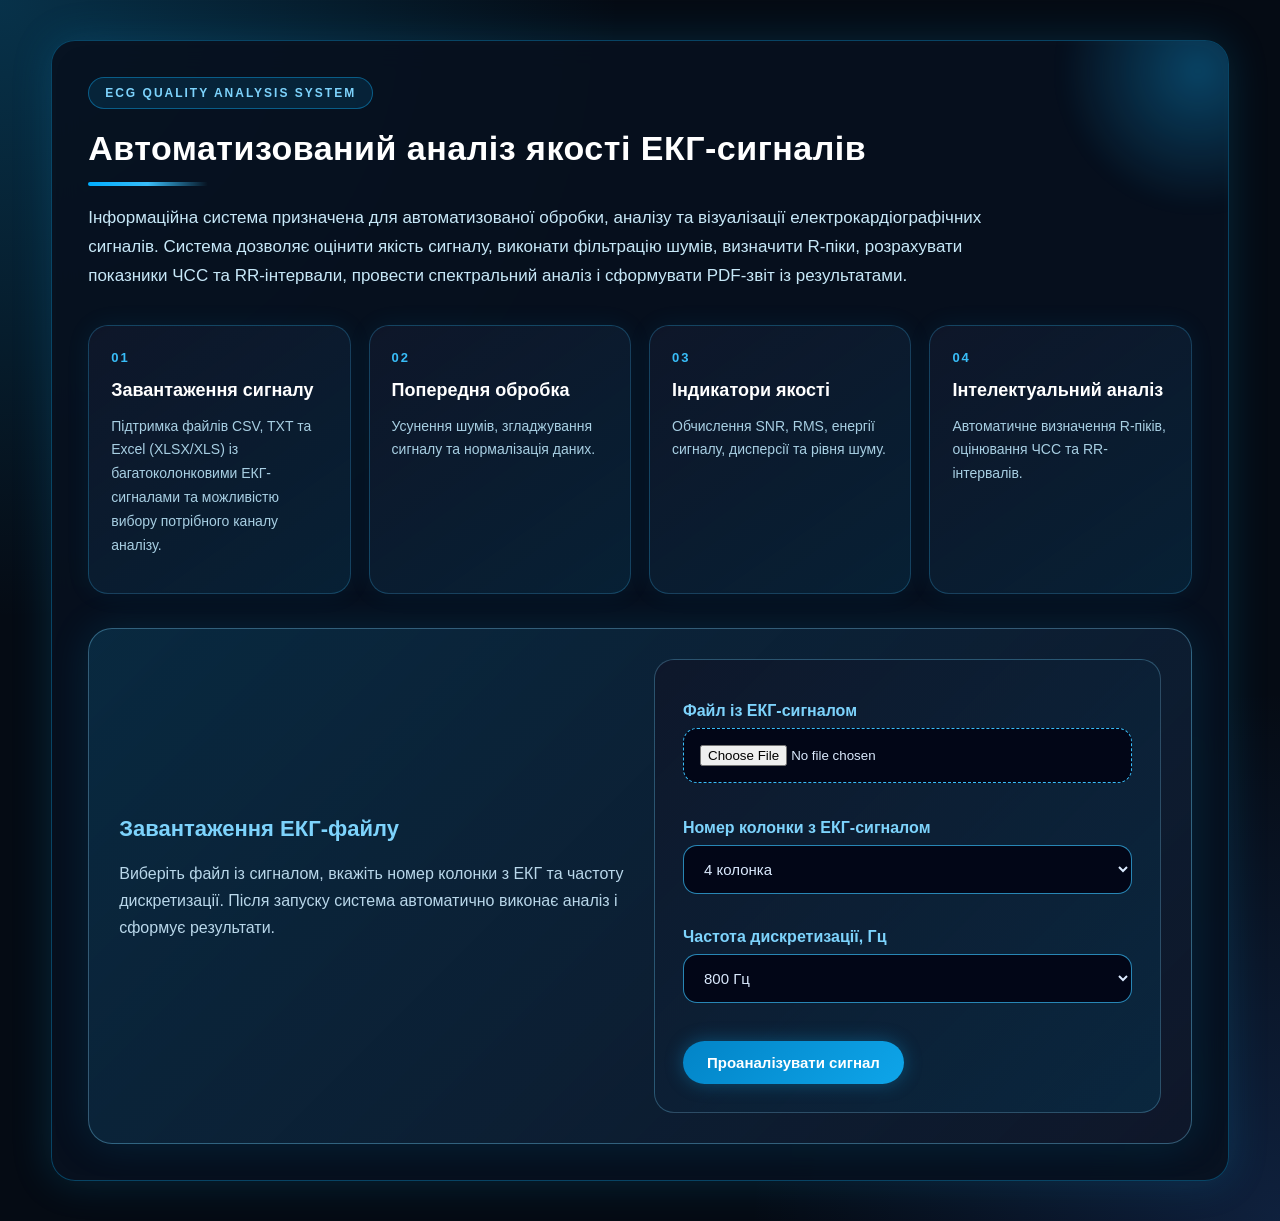
==== templates/index.html @ 1ee5b674 "Initial commit" ====
<!DOCTYPE html>
<html lang="uk">
<head>
    <meta charset="UTF-8">
    <title>ECG Quality System</title>
    <link rel="stylesheet" href="/static/style.css">
</head>
<body>

<div class="container hero">

    <div class="hero-badge">
        ECG QUALITY ANALYSIS SYSTEM
    </div>

    <h1>
        Автоматизований аналіз якості ЕКГ-сигналів
    </h1>

    <p class="hero-text">
        Інформаційна система призначена для автоматизованої обробки,
        аналізу та візуалізації електрокардіографічних сигналів.
        Система дозволяє оцінити якість сигналу, виконати
        фільтрацію шумів, визначити R-піки, розрахувати
        показники ЧСС та RR-інтервали, провести спектральний
        аналіз і сформувати PDF-звіт із результатами.
    </p>

    <div class="feature-grid">

        <div class="feature-card">
            <span>01</span>
            <h3>Завантаження сигналу</h3>
            <p>
    Підтримка файлів CSV, TXT та Excel (XLSX/XLS)
    із багатоколонковими ЕКГ-сигналами та можливістю
    вибору потрібного каналу аналізу.
</p>
        </div>

        <div class="feature-card">
            <span>02</span>
            <h3>Попередня обробка</h3>
            <p>
                Усунення шумів, згладжування сигналу та
                нормалізація даних.
            </p>
        </div>

        <div class="feature-card">
            <span>03</span>
            <h3>Індикатори якості</h3>
            <p>
                Обчислення SNR, RMS, енергії сигналу,
                дисперсії та рівня шуму.
            </p>
        </div>

        <div class="feature-card">
            <span>04</span>
            <h3>Інтелектуальний аналіз</h3>
            <p>
                Автоматичне визначення R-піків,
                оцінювання ЧСС та RR-інтервалів.
            </p>
        </div>

    </div>

    <div class="upload-panel">

        <div>
            <h2>Завантаження ЕКГ-файлу</h2>

            <p>
                Виберіть файл із сигналом, вкажіть номер колонки з ЕКГ
                та частоту дискретизації. Після запуску система автоматично
                виконає аналіз і сформує результати.
            </p>
        </div>

        <form action="/analyze" method="post" enctype="multipart/form-data">

            <label class="input-label">
                Файл із ЕКГ-сигналом
            </label>

            <input
                type="file"
                name="file"
                accept=".csv,.txt,.xlsx,.xls"
                required
            >

            <label class="input-label">
                Номер колонки з ЕКГ-сигналом
            </label>

            <select name="ecg_column" required>
                <option value="0">1 колонка</option>
                <option value="1">2 колонка</option>
                <option value="2">3 колонка</option>
                <option value="3" selected>4 колонка</option>
            </select>

            <label class="input-label">
                Частота дискретизації, Гц
            </label>

            <select name="sampling_rate" required>

    <option value="125">125 Гц</option>
    <option value="250">250 Гц</option>
    <option value="360">360 Гц</option>
    <option value="500">500 Гц</option>
    <option value="800" selected>800 Гц</option>
    <option value="1000">1000 Гц</option>
    <option value="2000">2000 Гц</option>

</select>

            <button type="submit" onclick="showLoader()">
                Проаналізувати сигнал
            </button>

        </form>

    </div>

</div>

<div id="loader" class="loader-overlay">
    <div class="loader-box">
        <div class="spinner"></div>
        <h2>Виконується аналіз сигналу...</h2>
        <p>Система обробляє ЕКГ, визначає метрики якості та готує результати.</p>
    </div>
</div>

<script>
    function showLoader() {
        const fileInput = document.querySelector('input[type="file"]');

        if (fileInput.files.length > 0) {
            document.getElementById("loader").style.display = "flex";
        }
    }
</script>

</body>
</html>
---- static/style.css ----
* {
    box-sizing: border-box;
}

body {
    margin: 0;
    font-family: "Segoe UI", Arial, sans-serif;
    background:
        radial-gradient(circle at top left, rgba(14, 165, 233, 0.25), transparent 35%),
        radial-gradient(circle at bottom right, rgba(59, 130, 246, 0.18), transparent 30%),
        #050b14;
    color: #e5f4ff;
    min-height: 100vh;
}

.container {
    width: 92%;
    max-width: 1200px;
    margin: 40px auto;
    background: rgba(7, 17, 31, 0.92);
    border: 1px solid rgba(14, 165, 233, 0.35);
    border-radius: 24px;
    padding: 36px;
    box-shadow:
        0 0 40px rgba(14, 165, 233, 0.18),
        inset 0 0 30px rgba(255, 255, 255, 0.02);
    backdrop-filter: blur(14px);
}

h1 {
    font-size: 34px;
    margin: 0 0 18px;
    color: #ffffff;
    letter-spacing: 0.5px;
}

h1::after {
    content: "";
    display: block;
    width: 120px;
    height: 4px;
    margin-top: 14px;
    background: linear-gradient(90deg, #00aeff, #38bdf8, transparent);
    border-radius: 20px;
}

h2 {
    color: #7dd3fc;
    margin-top: 34px;
    font-size: 22px;
}

p {
    color: #b9d7ea;
    line-height: 1.7;
}

form {
    margin-top: 32px;
    padding: 28px;
    border-radius: 20px;
    background: linear-gradient(135deg, rgba(15, 23, 42, 0.95), rgba(8, 47, 73, 0.65));
    border: 1px solid rgba(125, 211, 252, 0.28);
}

input[type="file"] {
    width: 100%;
    padding: 16px;
    border-radius: 14px;
    background: #020617;
    border: 1px dashed #38bdf8;
    color: #dbeafe;
    margin-bottom: 22px;
}

button,
.download-btn,
a {
    display: inline-block;
    border: none;
    background: linear-gradient(135deg, #0284c7, #0ea5e9);
    color: white;
    padding: 13px 24px;
    border-radius: 999px;
    cursor: pointer;
    font-size: 15px;
    font-weight: 600;
    text-decoration: none;
    margin-top: 18px;
    margin-right: 10px;
    box-shadow: 0 0 18px rgba(14, 165, 233, 0.35);
    transition: 0.25s;
}

button:hover,
.download-btn:hover,
a:hover {
    transform: translateY(-2px);
    box-shadow: 0 0 28px rgba(14, 165, 233, 0.65);
}

.conclusion {
    background: linear-gradient(135deg, rgba(8, 47, 73, 0.95), rgba(15, 23, 42, 0.95));
    border: 1px solid rgba(56, 189, 248, 0.45);
    border-left: 6px solid #0ea5e9;
    padding: 22px 26px;
    margin: 28px 0;
    border-radius: 18px;
    box-shadow: 0 0 24px rgba(14, 165, 233, 0.15);
}

.conclusion h2 {
    margin-top: 0;
    color: #38bdf8;
}

.conclusion p {
    color: #dbeafe;
}

.plot {
    margin-top: 30px;
}

.plot > div {
    border-radius: 18px;
    overflow: hidden;
    margin-bottom: 28px;
    border: 1px solid rgba(56, 189, 248, 0.25);
    box-shadow: 0 0 24px rgba(14, 165, 233, 0.12);
}

table {
    width: 100%;
    border-collapse: collapse;
    margin-top: 22px;
    overflow: hidden;
    border-radius: 18px;
    background: #020617;
    box-shadow: 0 0 24px rgba(14, 165, 233, 0.12);
}

table td {
    border: 1px solid rgba(148, 163, 184, 0.18);
    padding: 14px 16px;
    color: #dbeafe;
}

table tr:nth-child(even) {
    background: rgba(15, 23, 42, 0.95);
}

table tr:nth-child(odd) {
    background: rgba(8, 47, 73, 0.45);
}

table td:first-child {
    color: #7dd3fc;
    font-weight: 600;
}

@media (max-width: 700px) {
    .container {
        padding: 22px;
        margin: 20px auto;
    }

    h1 {
        font-size: 26px;
    }

    table td {
        font-size: 13px;
        padding: 10px;
    }
}

.hero {
    position: relative;
    overflow: hidden;
}

.hero::before {
    content: "";
    position: absolute;
    top: -120px;
    right: -120px;
    width: 300px;
    height: 300px;
    background: radial-gradient(circle, rgba(14,165,233,0.35), transparent 65%);
    filter: blur(8px);
}

.hero-badge {
    display: inline-block;
    padding: 8px 16px;
    margin-bottom: 20px;
    border-radius: 999px;
    background: rgba(14, 165, 233, 0.12);
    border: 1px solid rgba(14, 165, 233, 0.45);
    color: #7dd3fc;
    font-size: 12px;
    letter-spacing: 2px;
    font-weight: 700;
}

.hero-text {
    max-width: 900px;
    font-size: 17px;
    color: #c7e8f8;
}

.feature-grid {
    display: grid;
    grid-template-columns: repeat(4, 1fr);
    gap: 18px;
    margin: 34px 0;
}

.feature-card {
    background: linear-gradient(145deg, rgba(15,23,42,0.95), rgba(8,47,73,0.55));
    border: 1px solid rgba(56,189,248,0.25);
    border-radius: 20px;
    padding: 22px;
    min-height: 190px;
    box-shadow: 0 0 24px rgba(14,165,233,0.08);
}

.feature-card span {
    color: #38bdf8;
    font-size: 13px;
    font-weight: 800;
    letter-spacing: 2px;
}

.feature-card h3 {
    color: #ffffff;
    margin: 14px 0 10px;
    font-size: 18px;
}

.feature-card p {
    font-size: 14px;
    color: #a8cfe3;
}

.upload-panel {
    display: grid;
    grid-template-columns: 1fr 1fr;
    gap: 28px;
    align-items: center;
    margin-top: 34px;
    padding: 30px;
    border-radius: 24px;
    background:
        linear-gradient(135deg, rgba(14,165,233,0.16), rgba(15,23,42,0.95)),
        #07111f;
    border: 1px solid rgba(125,211,252,0.35);
    box-shadow: 0 0 40px rgba(14,165,233,0.14);
}

.upload-panel h2 {
    margin-top: 0;
}

.upload-panel form {
    margin-top: 0;
}

@media (max-width: 950px) {
    .feature-grid {
        grid-template-columns: repeat(2, 1fr);
    }

    .upload-panel {
        grid-template-columns: 1fr;
    }
}

@media (max-width: 560px) {
    .feature-grid {
        grid-template-columns: 1fr;
    }
}

.dashboard {
    display: flex;
    flex-direction: column;
    gap: 24px;
}

.dashboard-frame {
    background:
        linear-gradient(145deg, rgba(15, 23, 42, 0.96), rgba(8, 47, 73, 0.58));
    border: 1px solid rgba(56, 189, 248, 0.28);
    border-radius: 24px;
    padding: 26px;
    box-shadow:
        0 0 28px rgba(14, 165, 233, 0.12),
        inset 0 0 22px rgba(255, 255, 255, 0.02);
}

.dashboard-frame h2 {
    margin-top: 0;
    padding-bottom: 12px;
    border-bottom: 1px solid rgba(56, 189, 248, 0.22);
}

.conclusion-frame {
    border-left: 6px solid #0ea5e9;
}

.graph-frame {
    padding: 20px;
}

.actions {
    display: flex;
    flex-wrap: wrap;
    gap: 12px;
}

.input-label {
    display: block;
    margin: 14px 0 8px;
    color: #7dd3fc;
    font-weight: 600;
}

select {
    width: 100%;
    padding: 14px 16px;
    border-radius: 14px;
    background: #020617;
    border: 1px solid rgba(56, 189, 248, 0.7);
    color: #dbeafe;
    margin-bottom: 20px;
    font-size: 15px;
}

.loader-overlay {
    display: none;
    position: fixed;
    inset: 0;
    background: rgba(2, 6, 23, 0.88);
    backdrop-filter: blur(10px);
    z-index: 9999;
    align-items: center;
    justify-content: center;
}

.loader-box {
    width: 420px;
    max-width: 90%;
    padding: 36px;
    border-radius: 26px;
    background: linear-gradient(145deg, rgba(15,23,42,0.98), rgba(8,47,73,0.9));
    border: 1px solid rgba(56,189,248,0.45);
    box-shadow:
        0 0 50px rgba(14,165,233,0.35),
        inset 0 0 30px rgba(255,255,255,0.03);
    text-align: center;
}

.spinner {
    width: 72px;
    height: 72px;
    margin: 0 auto 22px;
    border-radius: 50%;
    border: 4px solid rgba(125,211,252,0.18);
    border-top-color: #38bdf8;
    border-right-color: #0ea5e9;
    animation: spin 0.9s linear infinite;
    box-shadow: 0 0 28px rgba(14,165,233,0.55);
}

.loader-box h2 {
    margin-top: 0;
    color: #e0f2fe;
}

.loader-box p {
    color: #a8cfe3;
    font-size: 14px;
}

@keyframes spin {
    to {
        transform: rotate(360deg);
    }
}

.tab-content {
    display: none !important;
}

.tab-content.active {
    display: block !important;
}
.plot {
    display: flex;
    flex-direction: column;
    align-items: center;
    gap: 28px;
}

.plot > div {
    width: 100%;
    max-width: 980px;
    margin: 0 auto;
    border-radius: 22px;
    overflow: hidden;
    box-shadow:
        0 0 28px rgba(14,165,233,0.16),
        inset 0 0 12px rgba(255,255,255,0.02);
}
.js-plotly-plot {
    margin: 0 auto !important;
}

.tab-content {
    text-align: center;
}

.tab-content .js-plotly-plot,
.tab-content .plotly-graph-div {
    margin-left: auto !important;
    margin-right: auto !important;
}

.tab-content > div {
    margin-left: auto !important;
    margin-right: auto !important;
}
input[type="number"] {
    width: 100%;
    padding: 14px 16px;
    border-radius: 14px;
    background: #020617;
    border: 1px solid rgba(56, 189, 248, 0.7);
    color: #dbeafe;
    margin-bottom: 20px;
    font-size: 15px;
}
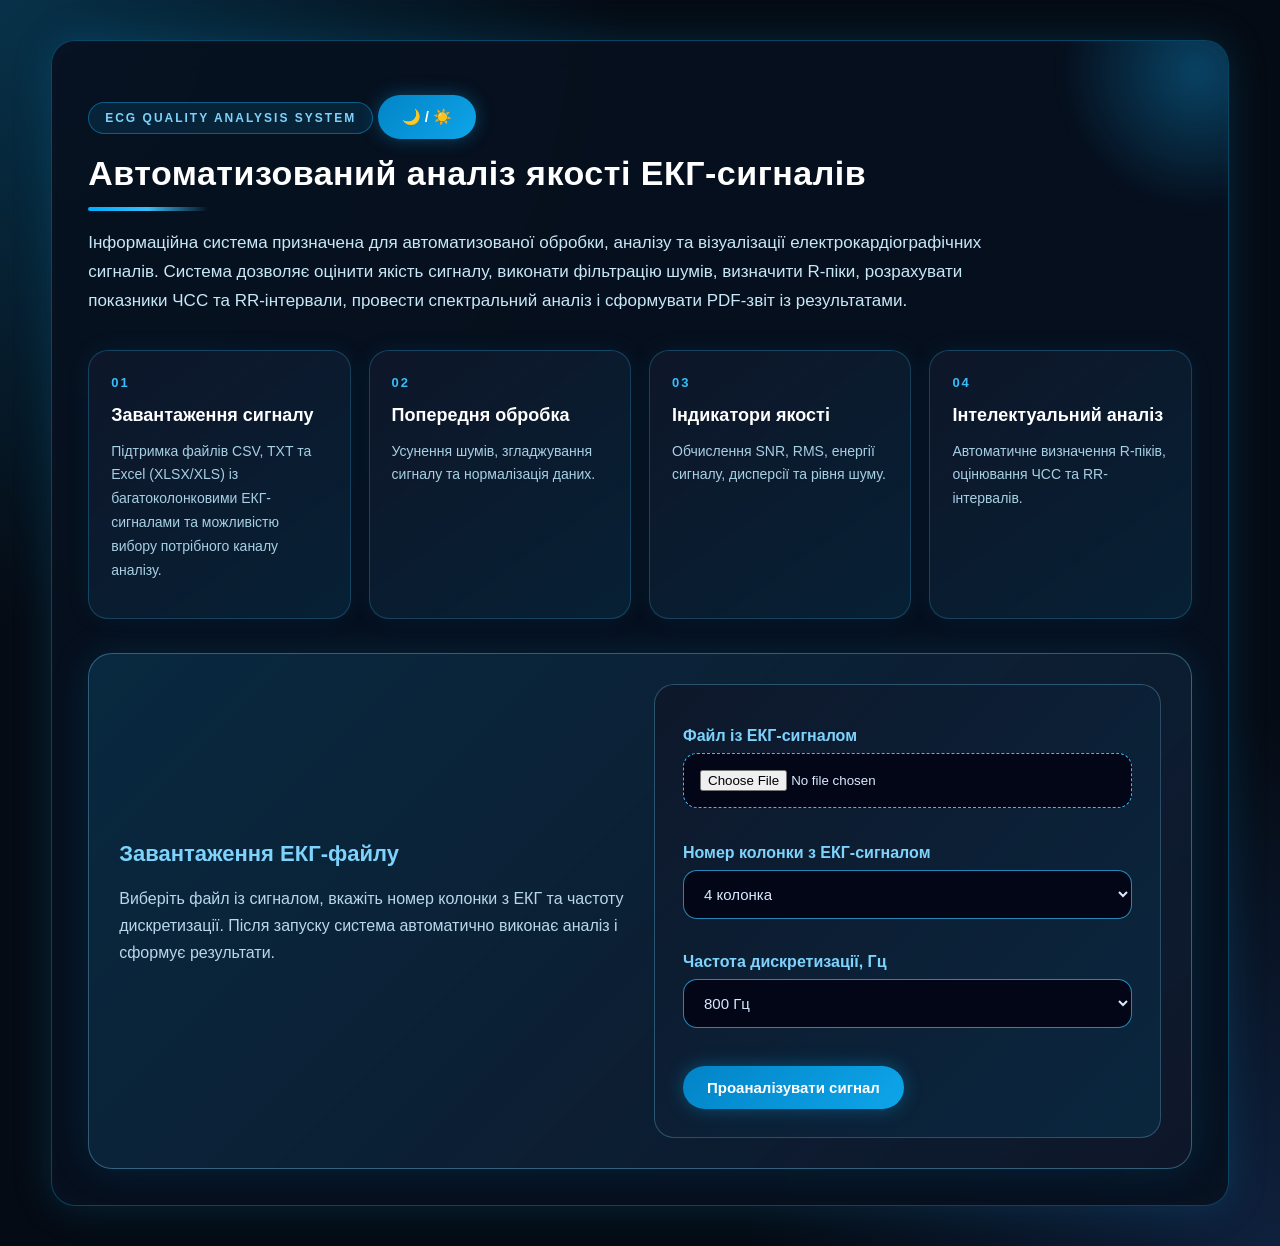
==== commit 8545b7f1: "Updated project" ====
--- a/templates/index.html
+++ b/templates/index.html
@@ -5,6 +5,11 @@
     <title>ECG Quality System</title>
     <link rel="stylesheet" href="/static/style.css">
 </head>
+<script>
+function toggleTheme() {
+    document.body.classList.toggle("light-mode");
+}
+</script>
 <body>
 
 <div class="container hero">
@@ -12,7 +17,9 @@
     <div class="hero-badge">
         ECG QUALITY ANALYSIS SYSTEM
     </div>
-
+<button class="theme-toggle" onclick="toggleTheme()">
+    🌙 / ☀️
+</button>
     <h1>
         Автоматизований аналіз якості ЕКГ-сигналів
     </h1>
--- a/static/style.css
+++ b/static/style.css
@@ -441,4 +441,93 @@
     color: #dbeafe;
     margin-bottom: 20px;
     font-size: 15px;
+}
+
+body.light-mode {
+    background:
+        radial-gradient(circle at top left, rgba(14, 165, 233, 0.16), transparent 35%),
+        radial-gradient(circle at bottom right, rgba(59, 130, 246, 0.12), transparent 30%),
+        #f5f9ff;
+    color: #0f172a;
+}
+
+body.light-mode .container {
+    background: rgba(255, 255, 255, 0.96);
+    border: 1px solid #bfdbfe;
+    box-shadow: 0 12px 40px rgba(30, 64, 175, 0.14);
+}
+
+body.light-mode h1,
+body.light-mode h2,
+body.light-mode h3 {
+    color: #0f172a;
+}
+
+body.light-mode p,
+body.light-mode .hero-text {
+    color: #334155;
+}
+
+body.light-mode .hero-badge {
+    background: #e0f2fe;
+    border: 1px solid #38bdf8;
+    color: #0369a1;
+}
+
+body.light-mode .feature-card,
+body.light-mode .upload-panel,
+body.light-mode .dashboard-frame,
+body.light-mode .conclusion {
+    background: linear-gradient(145deg, #ffffff, #eff6ff);
+    color: #0f172a;
+    border: 1px solid #bfdbfe;
+    box-shadow: 0 10px 28px rgba(59, 130, 246, 0.12);
+}
+
+body.light-mode .feature-card span,
+body.light-mode table td:first-child,
+body.light-mode .input-label {
+    color: #0284c7;
+}
+
+body.light-mode input,
+body.light-mode select,
+body.light-mode input[type="file"],
+body.light-mode input[type="number"] {
+    background: #ffffff;
+    color: #0f172a;
+    border: 1px solid #38bdf8;
+}
+
+body.light-mode table {
+    background: #ffffff;
+}
+
+body.light-mode table td {
+    color: #0f172a;
+    border: 1px solid #dbeafe;
+}
+
+body.light-mode table tr:nth-child(even) {
+    background: #eff6ff;
+}
+
+body.light-mode table tr:nth-child(odd) {
+    background: #ffffff;
+}
+
+body.light-mode .tab-btn {
+    background: #ffffff;
+    color: #0369a1;
+    border: 1px solid #7dd3fc;
+}
+
+body.light-mode .tab-btn.active {
+    background: linear-gradient(135deg, #0284c7, #38bdf8);
+    color: white;
+}
+
+body.light-mode .actions a,
+body.light-mode .download-btn {
+    color: white;
 }
